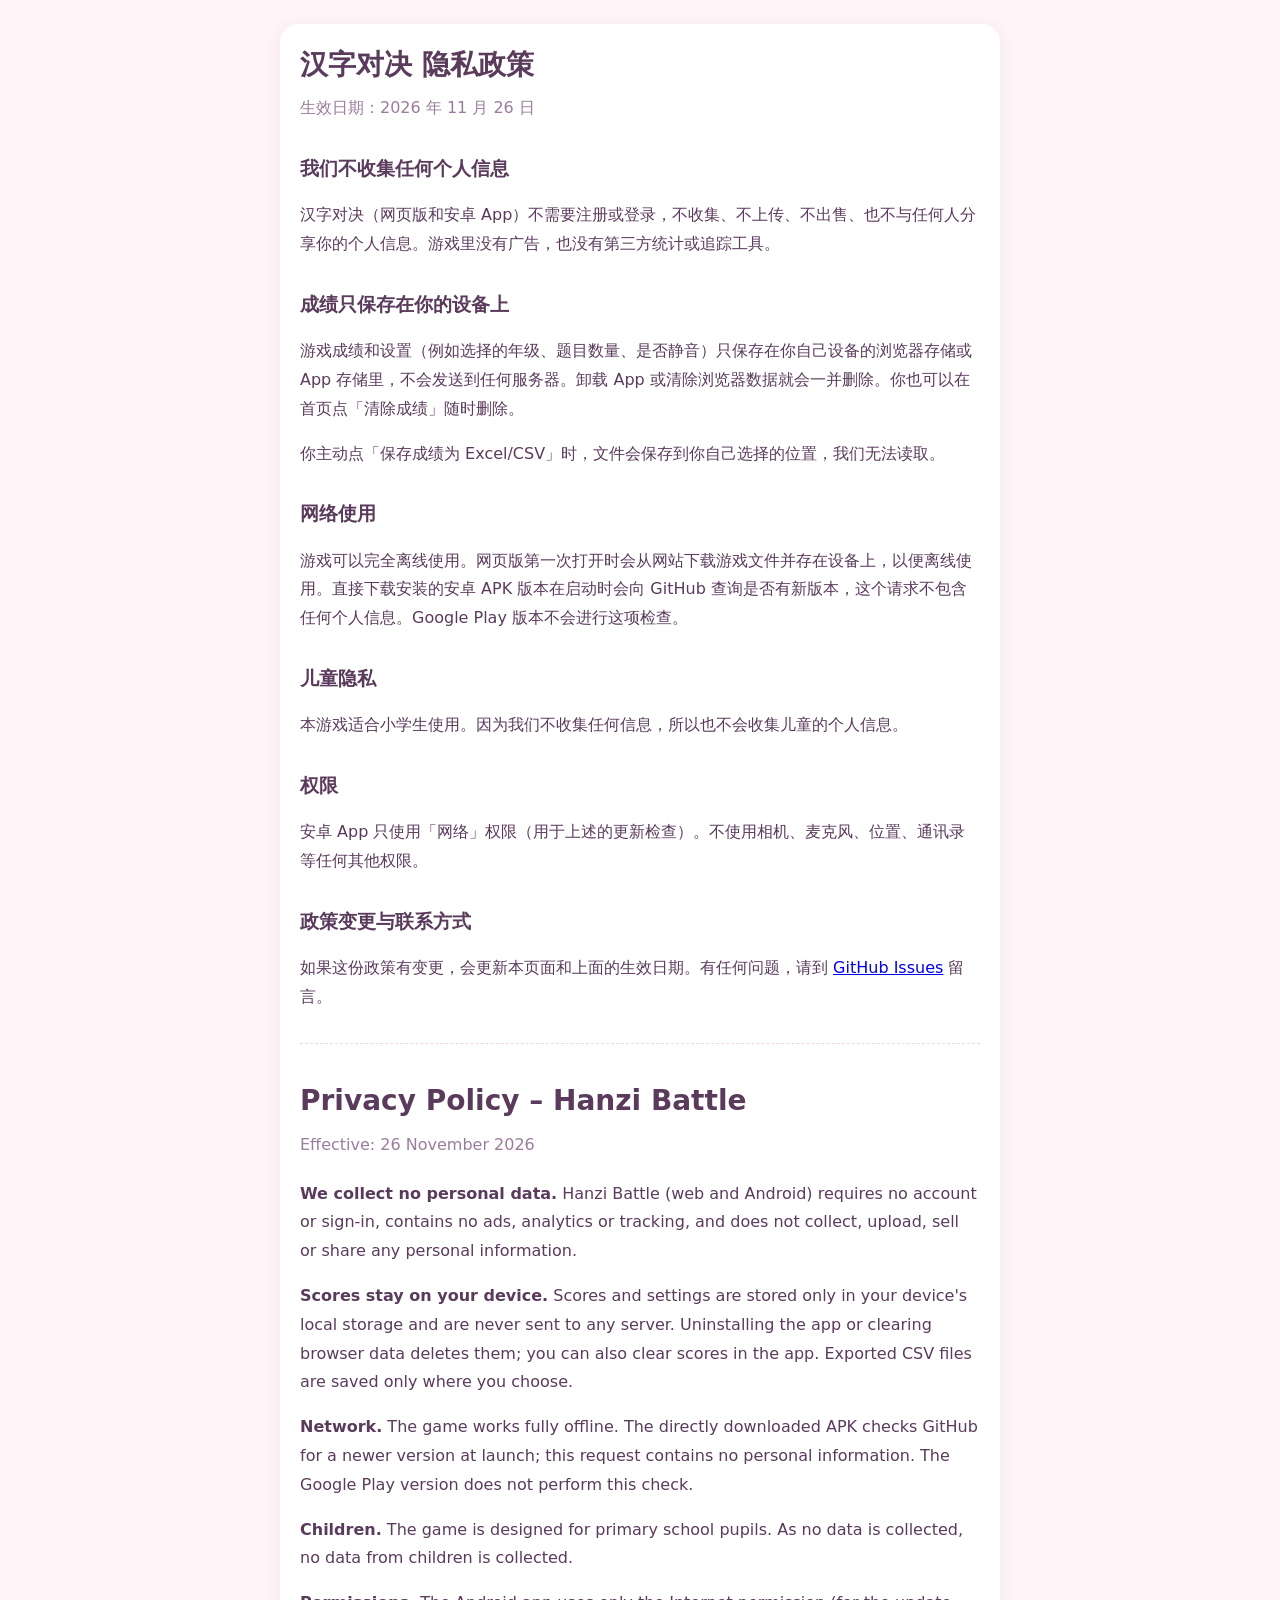
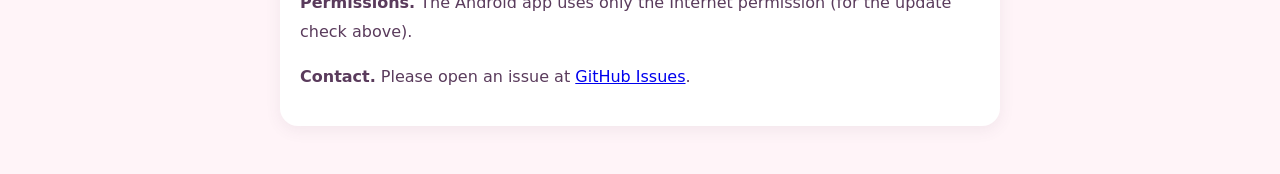
==== privacy.html @ e9b19c14 "v1.5.1：安卓目标 API 36、全面屏适配；Play 版不自带更新检查；新增隐私政策页 Co-Authored-By: Claude Opus 5.5 <noreply@anthropic.co" ====
<!DOCTYPE html>
<html lang="zh-CN">
<head>
  <meta charset="UTF-8">
  <meta name="viewport" content="width=device-width, initial-scale=1">
  <title>汉字对决 隐私政策</title>
  <link rel="icon" href="favicon.svg" type="image/svg+xml">
  <style>
    body { margin: 0; background: #fff4f8; color: #5a3b5c; font: 16px/1.8 'PingFang SC', 'Microsoft YaHei', 'Noto Sans SC', system-ui, sans-serif; }
    main { max-width: 720px; margin: 0 auto; padding: 24px 16px 48px; }
    h1 { font-size: 28px; margin: 8px 0 4px; }
    h2 { font-size: 19px; margin: 28px 0 6px; }
    .date { color: #9a7d9c; margin: 0 0 20px; }
    section { background: #fff; border-radius: 18px; padding: 8px 20px 18px; box-shadow: 0 4px 16px rgba(90,59,92,.08); }
    hr { border: none; border-top: 1px dashed #f0d6e3; margin: 32px 0; }
  </style>
</head>
<body>
<main>
  <section>
    <h1>汉字对决 隐私政策</h1>
    <p class="date">生效日期：2026 年 11 月 26 日</p>

    <h2>我们不收集任何个人信息</h2>
    <p>汉字对决（网页版和安卓 App）不需要注册或登录，不收集、不上传、不出售、也不与任何人分享你的个人信息。游戏里没有广告，也没有第三方统计或追踪工具。</p>

    <h2>成绩只保存在你的设备上</h2>
    <p>游戏成绩和设置（例如选择的年级、题目数量、是否静音）只保存在你自己设备的浏览器存储或 App 存储里，不会发送到任何服务器。卸载 App 或清除浏览器数据就会一并删除。你也可以在首页点「清除成绩」随时删除。</p>
    <p>你主动点「保存成绩为 Excel/CSV」时，文件会保存到你自己选择的位置，我们无法读取。</p>

    <h2>网络使用</h2>
    <p>游戏可以完全离线使用。网页版第一次打开时会从网站下载游戏文件并存在设备上，以便离线使用。直接下载安装的安卓 APK 版本在启动时会向 GitHub 查询是否有新版本，这个请求不包含任何个人信息。Google Play 版本不会进行这项检查。</p>

    <h2>儿童隐私</h2>
    <p>本游戏适合小学生使用。因为我们不收集任何信息，所以也不会收集儿童的个人信息。</p>

    <h2>权限</h2>
    <p>安卓 App 只使用「网络」权限（用于上述的更新检查）。不使用相机、麦克风、位置、通讯录等任何其他权限。</p>

    <h2>政策变更与联系方式</h2>
    <p>如果这份政策有变更，会更新本页面和上面的生效日期。有任何问题，请到 <a href="https://github.com/MrWengKB/HanziBattle/issues">GitHub Issues</a> 留言。</p>

    <hr>

    <h1>Privacy Policy – Hanzi Battle</h1>
    <p class="date">Effective: 26 November 2026</p>
    <p><b>We collect no personal data.</b> Hanzi Battle (web and Android) requires no account or sign-in, contains no ads, analytics or tracking, and does not collect, upload, sell or share any personal information.</p>
    <p><b>Scores stay on your device.</b> Scores and settings are stored only in your device's local storage and are never sent to any server. Uninstalling the app or clearing browser data deletes them; you can also clear scores in the app. Exported CSV files are saved only where you choose.</p>
    <p><b>Network.</b> The game works fully offline. The directly downloaded APK checks GitHub for a newer version at launch; this request contains no personal information. The Google Play version does not perform this check.</p>
    <p><b>Children.</b> The game is designed for primary school pupils. As no data is collected, no data from children is collected.</p>
    <p><b>Permissions.</b> The Android app uses only the Internet permission (for the update check above).</p>
    <p><b>Contact.</b> Please open an issue at <a href="https://github.com/MrWengKB/HanziBattle/issues">GitHub Issues</a>.</p>
  </section>
</main>
</body>
</html>
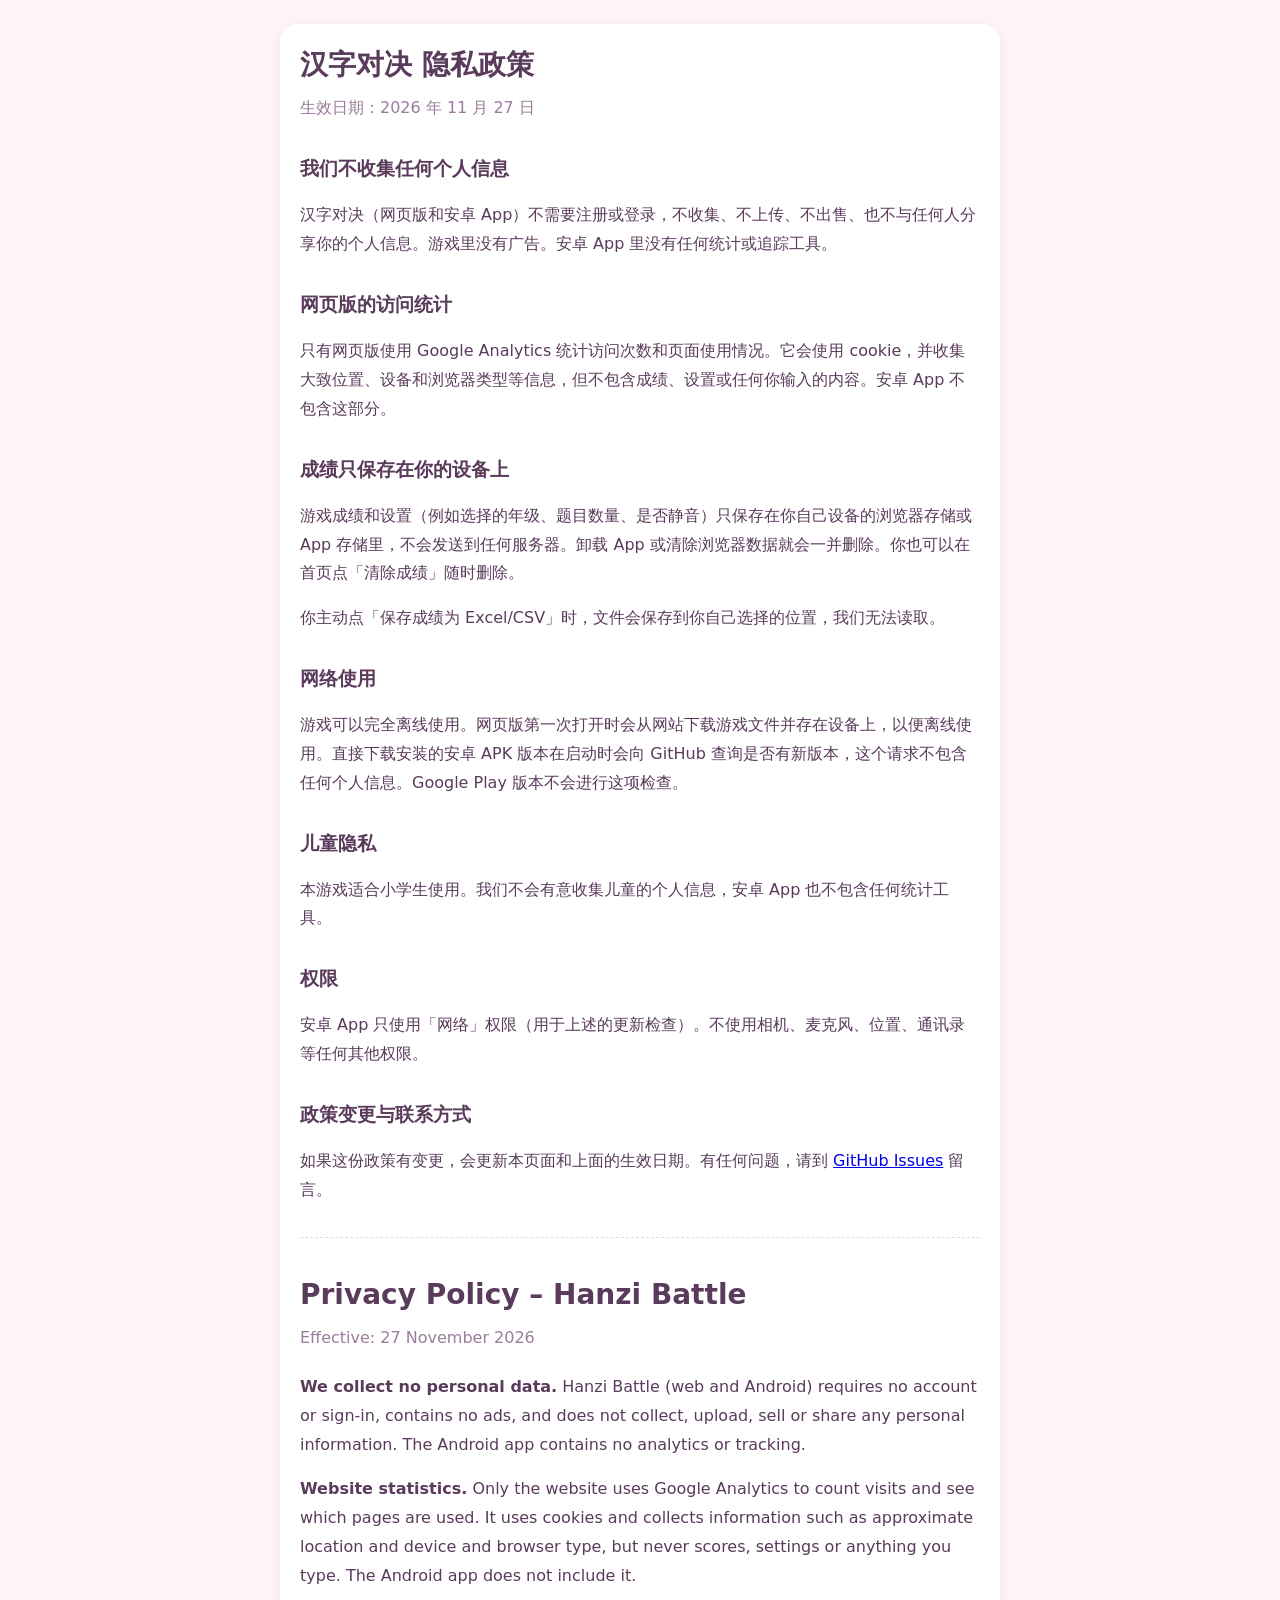
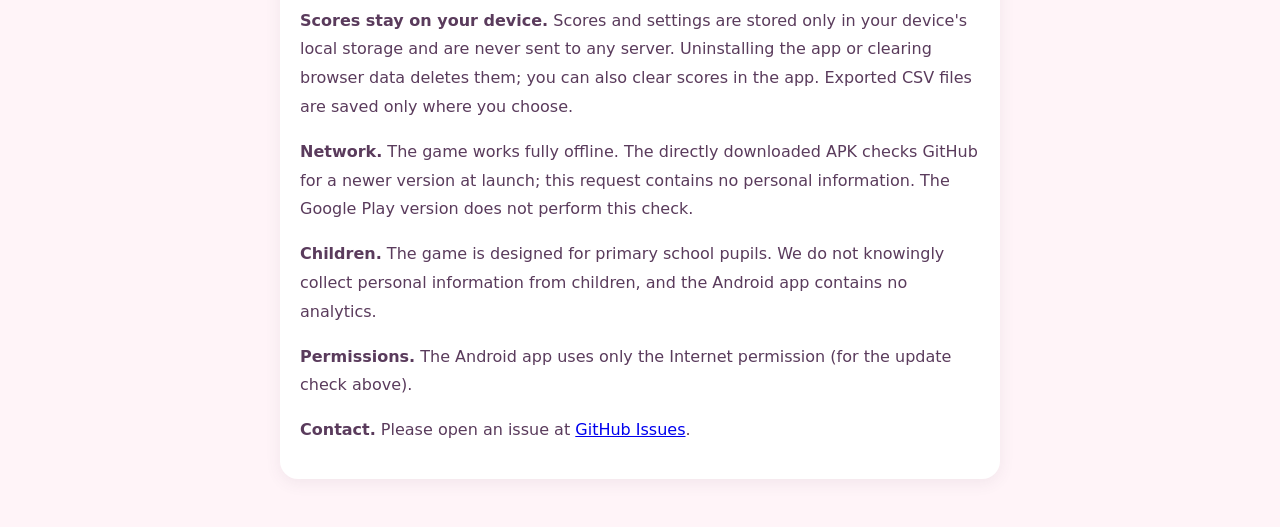
==== commit 8d1c1c26: "v1.5.3: Google Analytics on the website; stripped from the children's Android build; privacy policy " ====
--- a/privacy.html
+++ b/privacy.html
@@ -2,6 +2,15 @@
 <html lang="zh-CN">
 <head>
   <meta charset="UTF-8">
+  <!-- GA-START: Google Analytics (removed when building children's Android apps) -->
+  <script async src="https://www.googletagmanager.com/gtag/js?id=G-LVJJ4GY9FC"></script>
+  <script>
+    window.dataLayer = window.dataLayer || [];
+    function gtag(){dataLayer.push(arguments);}
+    gtag('js', new Date());
+    gtag('config', 'G-LVJJ4GY9FC');
+  </script>
+  <!-- GA-END -->
   <meta name="viewport" content="width=device-width, initial-scale=1">
   <title>汉字对决 隐私政策</title>
   <link rel="icon" href="favicon.svg" type="image/svg+xml">
@@ -19,10 +28,13 @@
 <main>
   <section>
     <h1>汉字对决 隐私政策</h1>
-    <p class="date">生效日期：2026 年 11 月 26 日</p>
+    <p class="date">生效日期：2026 年 11 月 27 日</p>
 
     <h2>我们不收集任何个人信息</h2>
-    <p>汉字对决（网页版和安卓 App）不需要注册或登录，不收集、不上传、不出售、也不与任何人分享你的个人信息。游戏里没有广告，也没有第三方统计或追踪工具。</p>
+    <p>汉字对决（网页版和安卓 App）不需要注册或登录，不收集、不上传、不出售、也不与任何人分享你的个人信息。游戏里没有广告。安卓 App 里没有任何统计或追踪工具。</p>
+
+    <h2>网页版的访问统计</h2>
+    <p>只有网页版使用 Google Analytics 统计访问次数和页面使用情况。它会使用 cookie，并收集大致位置、设备和浏览器类型等信息，但不包含成绩、设置或任何你输入的内容。安卓 App 不包含这部分。</p>
 
     <h2>成绩只保存在你的设备上</h2>
     <p>游戏成绩和设置（例如选择的年级、题目数量、是否静音）只保存在你自己设备的浏览器存储或 App 存储里，不会发送到任何服务器。卸载 App 或清除浏览器数据就会一并删除。你也可以在首页点「清除成绩」随时删除。</p>
@@ -32,7 +44,7 @@
     <p>游戏可以完全离线使用。网页版第一次打开时会从网站下载游戏文件并存在设备上，以便离线使用。直接下载安装的安卓 APK 版本在启动时会向 GitHub 查询是否有新版本，这个请求不包含任何个人信息。Google Play 版本不会进行这项检查。</p>
 
     <h2>儿童隐私</h2>
-    <p>本游戏适合小学生使用。因为我们不收集任何信息，所以也不会收集儿童的个人信息。</p>
+    <p>本游戏适合小学生使用。我们不会有意收集儿童的个人信息，安卓 App 也不包含任何统计工具。</p>
 
     <h2>权限</h2>
     <p>安卓 App 只使用「网络」权限（用于上述的更新检查）。不使用相机、麦克风、位置、通讯录等任何其他权限。</p>
@@ -43,11 +55,12 @@
     <hr>
 
     <h1>Privacy Policy – Hanzi Battle</h1>
-    <p class="date">Effective: 26 November 2026</p>
-    <p><b>We collect no personal data.</b> Hanzi Battle (web and Android) requires no account or sign-in, contains no ads, analytics or tracking, and does not collect, upload, sell or share any personal information.</p>
+    <p class="date">Effective: 27 November 2026</p>
+    <p><b>We collect no personal data.</b> Hanzi Battle (web and Android) requires no account or sign-in, contains no ads, and does not collect, upload, sell or share any personal information. The Android app contains no analytics or tracking.</p>
+    <p><b>Website statistics.</b> Only the website uses Google Analytics to count visits and see which pages are used. It uses cookies and collects information such as approximate location and device and browser type, but never scores, settings or anything you type. The Android app does not include it.</p>
     <p><b>Scores stay on your device.</b> Scores and settings are stored only in your device's local storage and are never sent to any server. Uninstalling the app or clearing browser data deletes them; you can also clear scores in the app. Exported CSV files are saved only where you choose.</p>
     <p><b>Network.</b> The game works fully offline. The directly downloaded APK checks GitHub for a newer version at launch; this request contains no personal information. The Google Play version does not perform this check.</p>
-    <p><b>Children.</b> The game is designed for primary school pupils. As no data is collected, no data from children is collected.</p>
+    <p><b>Children.</b> The game is designed for primary school pupils. We do not knowingly collect personal information from children, and the Android app contains no analytics.</p>
     <p><b>Permissions.</b> The Android app uses only the Internet permission (for the update check above).</p>
     <p><b>Contact.</b> Please open an issue at <a href="https://github.com/MrWengKB/HanziBattle/issues">GitHub Issues</a>.</p>
   </section>
